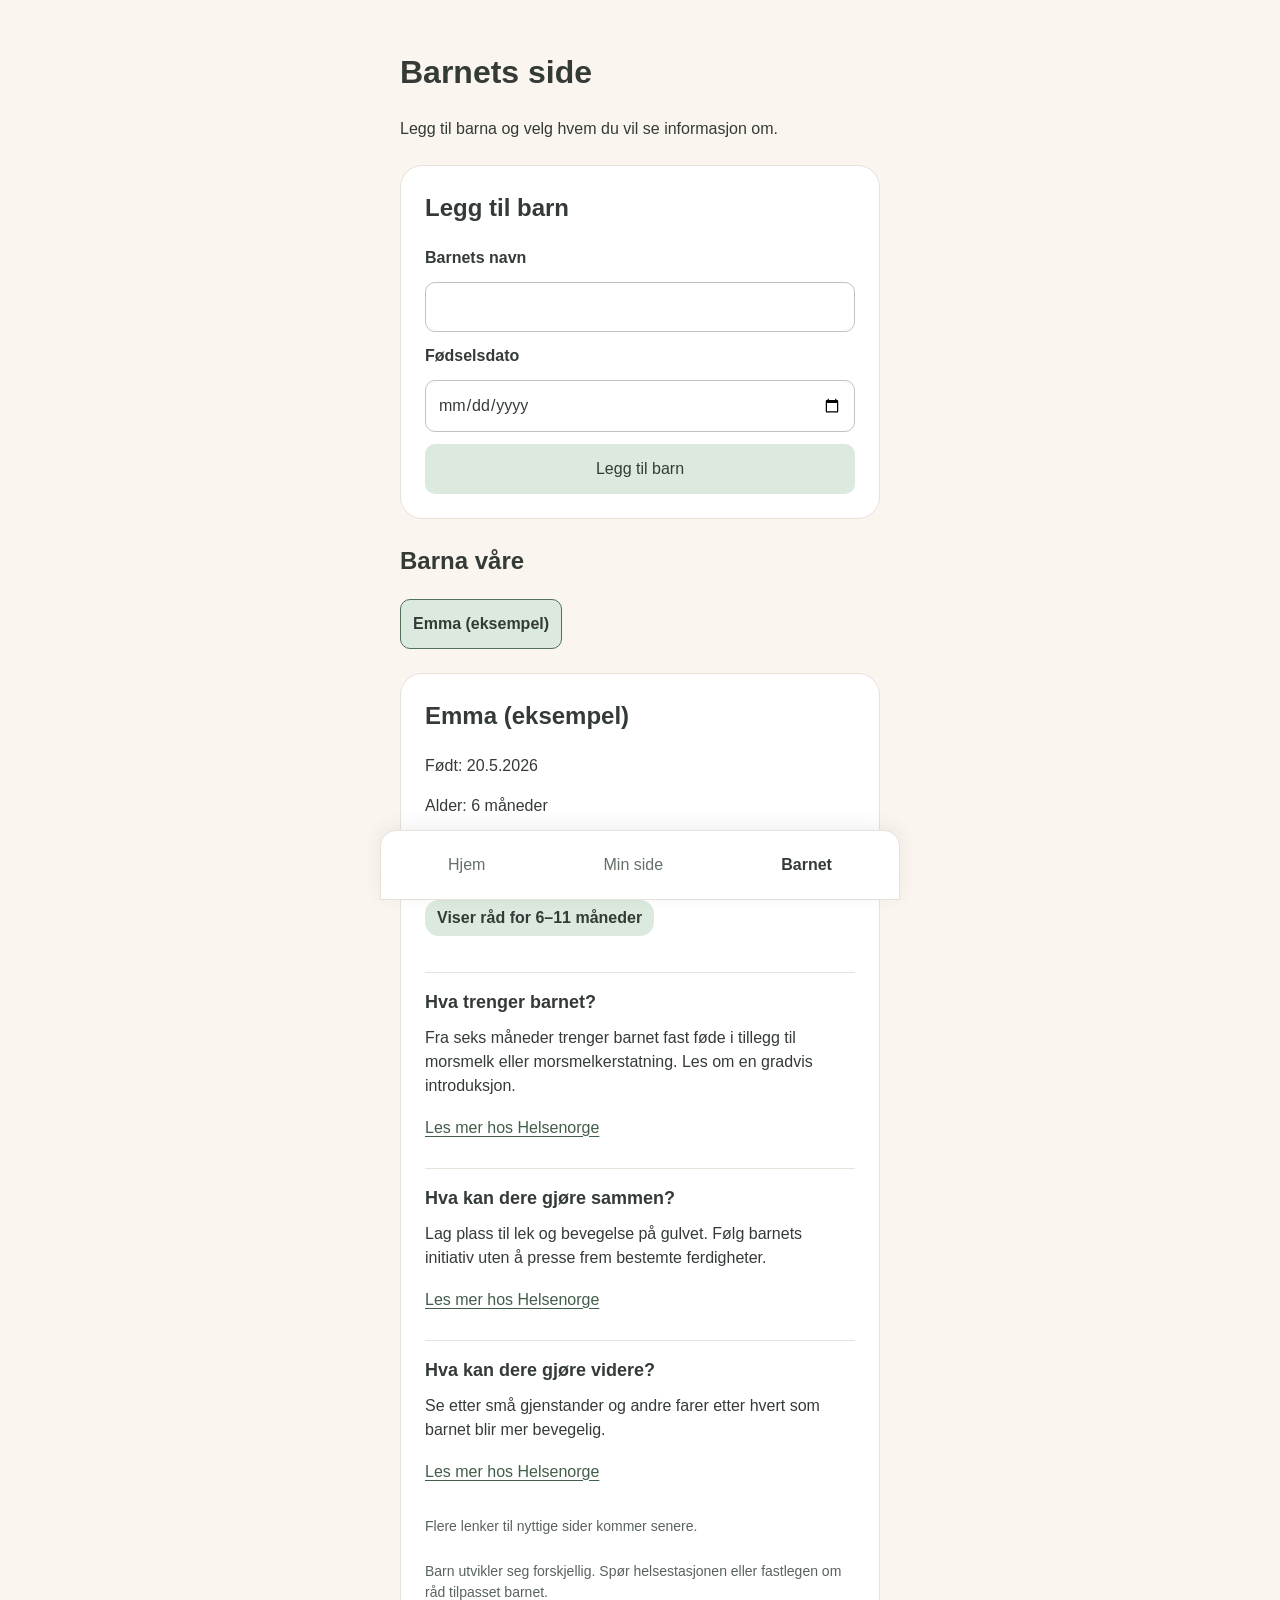
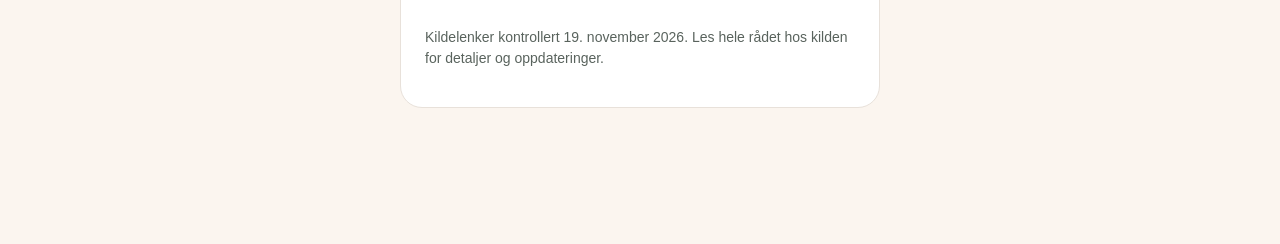
==== pages/barnets-side.html @ e3739ef8 "Prototype med en far og mor side, med loging, navigering og eksempler på data" ====
<!-- Barnets side: felles informasjon om barnet i Little Baby. -->
<!DOCTYPE html>
<html lang="nb">
<head>
    <meta charset="UTF-8">

    <!-- Tilpasser siden til mobil. -->
    <meta name="viewport" content="width=device-width, initial-scale=1.0">

    <title>Barnets side | Little Baby</title>

    <link rel="stylesheet" href="../css/barnets-side.css">
    <!-- Aldersinnhold lastes før koden som viser barneprofilen. -->
    <script src="../js/barn-informasjon.js" defer></script>
    <script src="../js/barnets-side.js" defer></script>
    <link rel="stylesheet" href="../css/navigasjon.css">
</head>

<body>
    <main class="barneside">


        <h1>Barnets side</h1>
        <p>Legg til barna og velg hvem du vil se informasjon om.</p>

        <!-- Skjema for å registrere et barn. -->
        <section class="kort">
            <h2>Legg til barn</h2>

            <form id="barn-skjema">
                <label for="barn-navn">Barnets navn</label>
                <input
                    id="barn-navn"
                    type="text"
                    maxlength="60"
                    required
                >

                <label for="barn-fodt">Fødselsdato</label>
                <input id="barn-fodt" type="date" required>

                <button type="submit">Legg til barn</button>
            </form>
        </section>

        <!-- Valg mellom barna vises her. -->
        <section aria-labelledby="barna-tittel">
            <h2 id="barna-tittel">Barna våre</h2>
            <div id="barn-valg" class="barn-valg"></div>
        </section>

        <!-- Opplysninger om barnet som er valgt. -->
        <section id="barn-profil" class="kort" hidden>
            <h2 id="profil-navn"></h2>
            <p id="profil-fodt"></p>
            <p id="profil-alder"></p>

            <h3>Tre tips for denne alderen</h3>
            <p id="aldersgruppe" class="aldersmerke"></p>
            <!-- Oppdateres automatisk når foreldrene velger et annet barn. -->
            <div id="alder-informasjon"></div>
            <!-- Utvid kildelisten i js/barn-informasjon.js når nye kilder er vurdert. -->
            <p class="kildemerknad">Flere lenker til nyttige sider kommer senere.</p>
            <p class="kildemerknad">Barn utvikler seg forskjellig.
                Spør helsestasjonen eller fastlegen om råd tilpasset barnet.</p>
            <p class="kildemerknad">Kildelenker kontrollert 19. november 2026.
                Les hele rådet hos kilden for detaljer og oppdateringer.</p>
        </section>

        <!-- Bekreftelser og feilmeldinger. -->
        <p id="melding" role="status"></p>

        <noscript>
            Aktiver JavaScript for å legge til og velge barn.
        </noscript>
    </main>
    <nav class="bunnmeny" aria-label="Hovedmeny">
        <a href="index.html">Hjem</a>
        <a href="min-side.html">Min side</a>
        <a href="barnets-side.html" aria-current="page">Barnet</a>
    </nav>
</body>
</html>
---- css/barnets-side.css ----
/* ===== GRUNNLEGGENDE UTSEENDE ===== */

* {
    box-sizing: border-box;
}

[hidden] {
    display: none !important;
}

body {
    margin: 0;
    background: #fbf5ef;
    color: #343b37;
    font-family: Arial, Helvetica, sans-serif;
    line-height: 1.5;
}

/* Mobilvennlig bredde. */
.barneside {
    max-width: 520px;
    margin: 0 auto;
    padding: 24px 20px calc(112px + env(safe-area-inset-bottom, 0px));
}

a {
    color: #425d49;
}

h1 {
    margin-top: 24px;
}

h2 {
    margin-top: 0;
}

/* ===== KORT OG SKJEMA ===== */

.kort {
    margin: 24px 0;
    padding: 24px;
    border: 1px solid #e8e1da;
    border-radius: 22px;
    background: white;
}

form {
    display: grid;
    gap: 12px;
}

label {
    font-weight: bold;
}

input,
button {
    min-width: 0;
    min-height: 46px;
    padding: 12px;
    border-radius: 10px;
    font: inherit;
}

input {
    width: 100%;
    border: 1px solid #bbc5bd;
    background: white;
    color: #343b37;
}

button {
    border: 1px solid transparent;
    background: #dce9de;
    color: #343b37;
    cursor: pointer;
}

button:hover {
    background: #cbdcce;
}

/* ===== VALG MELLOM BARNA ===== */

.barn-valg {
    display: flex;
    flex-wrap: wrap;
    gap: 10px;
}

.barn-valg button {
    overflow-wrap: anywhere;
}

/* Fremhever barnet som er valgt. */
.barn-valg button[aria-pressed="true"] {
    border-color: #526f5a;
    font-weight: bold;
}

/* Synlig markering ved bruk av tastatur. */
a:focus-visible,
input:focus-visible,
button:focus-visible {
    outline: 3px solid #526f5a;
    outline-offset: 3px;
}
/* ===== ALDERSTILPASSET FORELDREINFORMASJON ===== */
.aldersmerke {
    display: inline-block;
    padding: 6px 12px;
    border-radius: 14px;
    background: #dce9de;
    font-weight: bold;
}
.infoblokk {
    margin-top: 20px;
    padding-top: 16px;
    border-top: 1px solid #e8e1da;
}
.infoblokk h4 {
    margin: 0 0 10px;
    font-size: 18px;
}
.infoblokk p { margin: 10px 0; }
.infoblokk a {
    display: inline-block;
    padding: 8px 0;
    overflow-wrap: anywhere;
    text-underline-offset: 3px;
}
.kildemerknad {
    margin-top: 24px;
    color: #59635d;
    font-size: 14px;
}
---- css/navigasjon.css ----
/* Felles meny festet nederst i skjermen på alle portalsidene. */
.bunnmeny {
    box-sizing: border-box;
    position: fixed;
    bottom: 0;
    left: 50%;
    transform: translateX(-50%);
    width: 100%;
    max-width: 520px;
    z-index: 100;
    display: flex;
    justify-content: space-around;
    gap: 8px;
    padding: 12px 12px calc(12px + env(safe-area-inset-bottom, 0px));
    border: 1px solid #e8e1da;
    border-radius: 16px 16px 0 0;
    background: white;
    box-shadow: 0 -4px 18px rgb(52 59 55 / 8%);
}

.bunnmeny a {
    padding: 10px 6px;
    color: #647068;
    text-decoration: none;
}

.bunnmeny a:focus-visible {
    outline: 3px solid #526f5a;
    outline-offset: 3px;
}

.bunnmeny a[aria-current="page"] {
    color: #343b37;
    font-weight: bold;
}
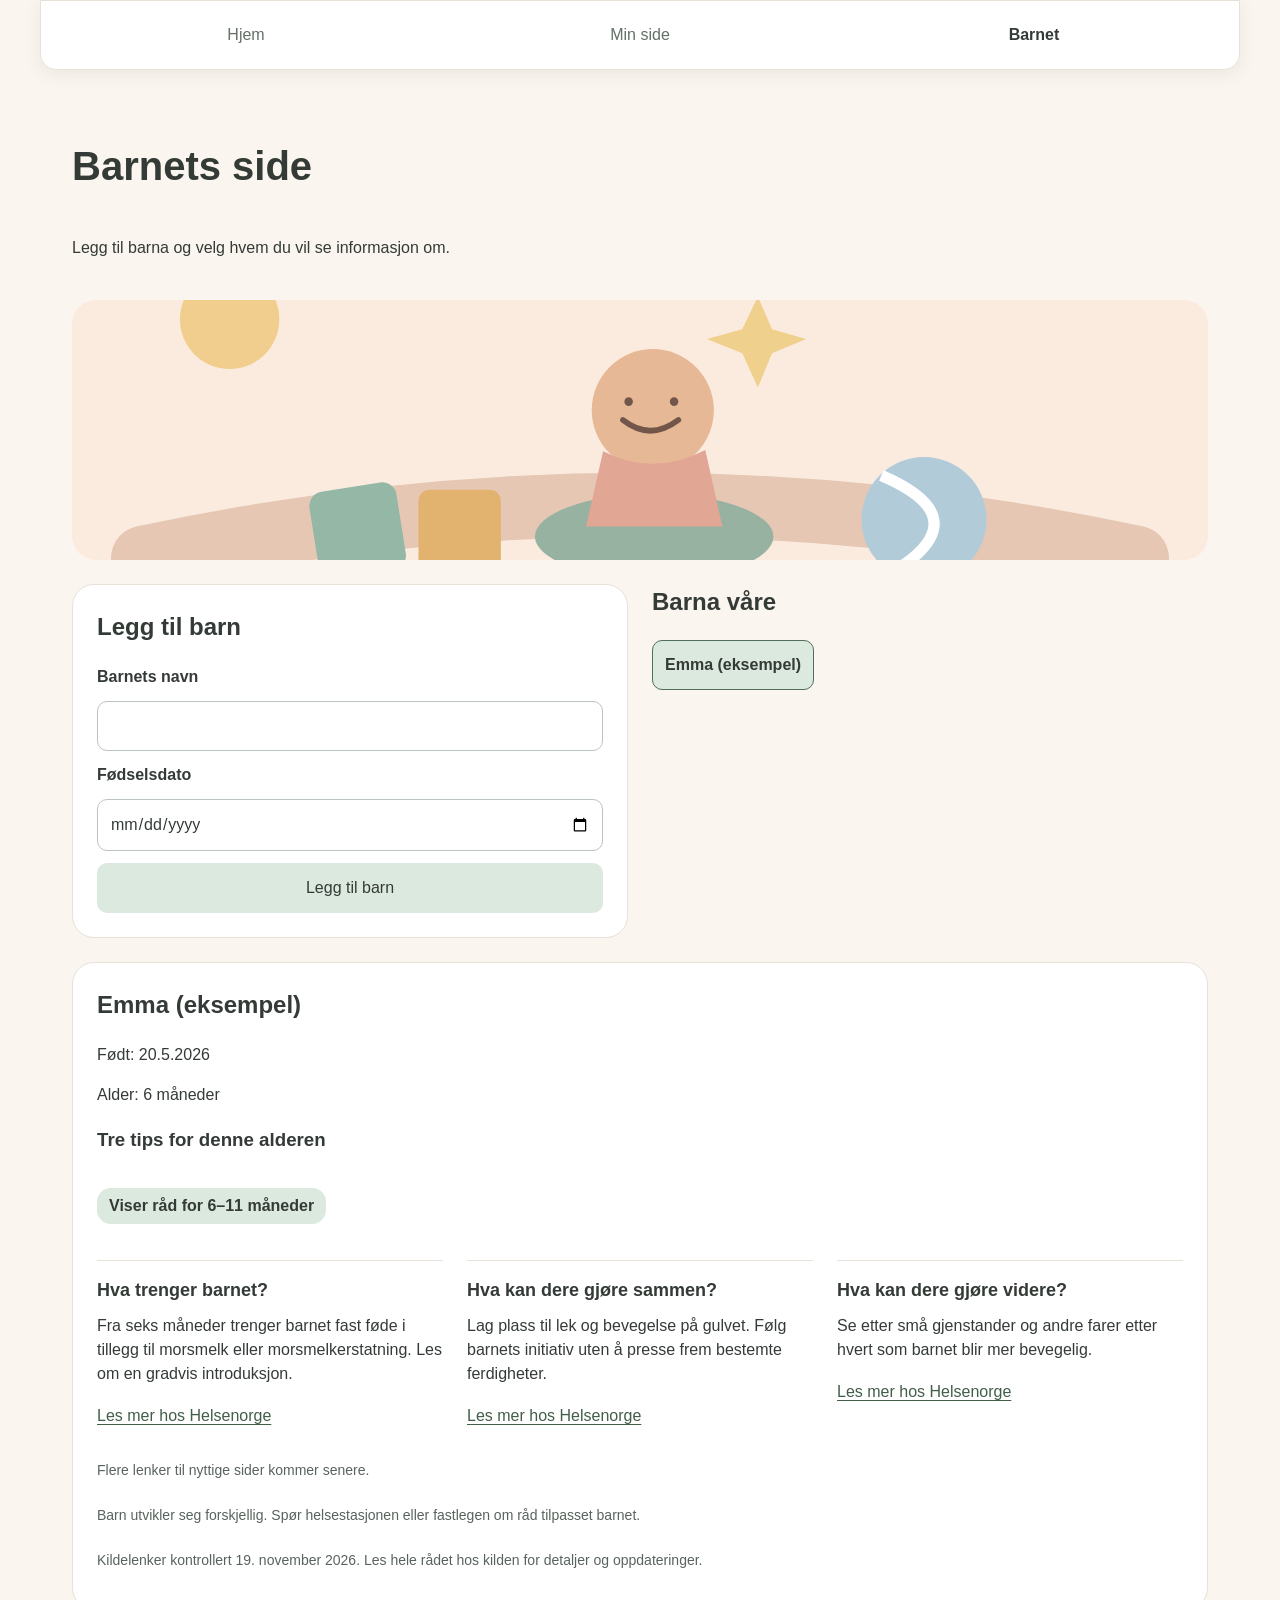
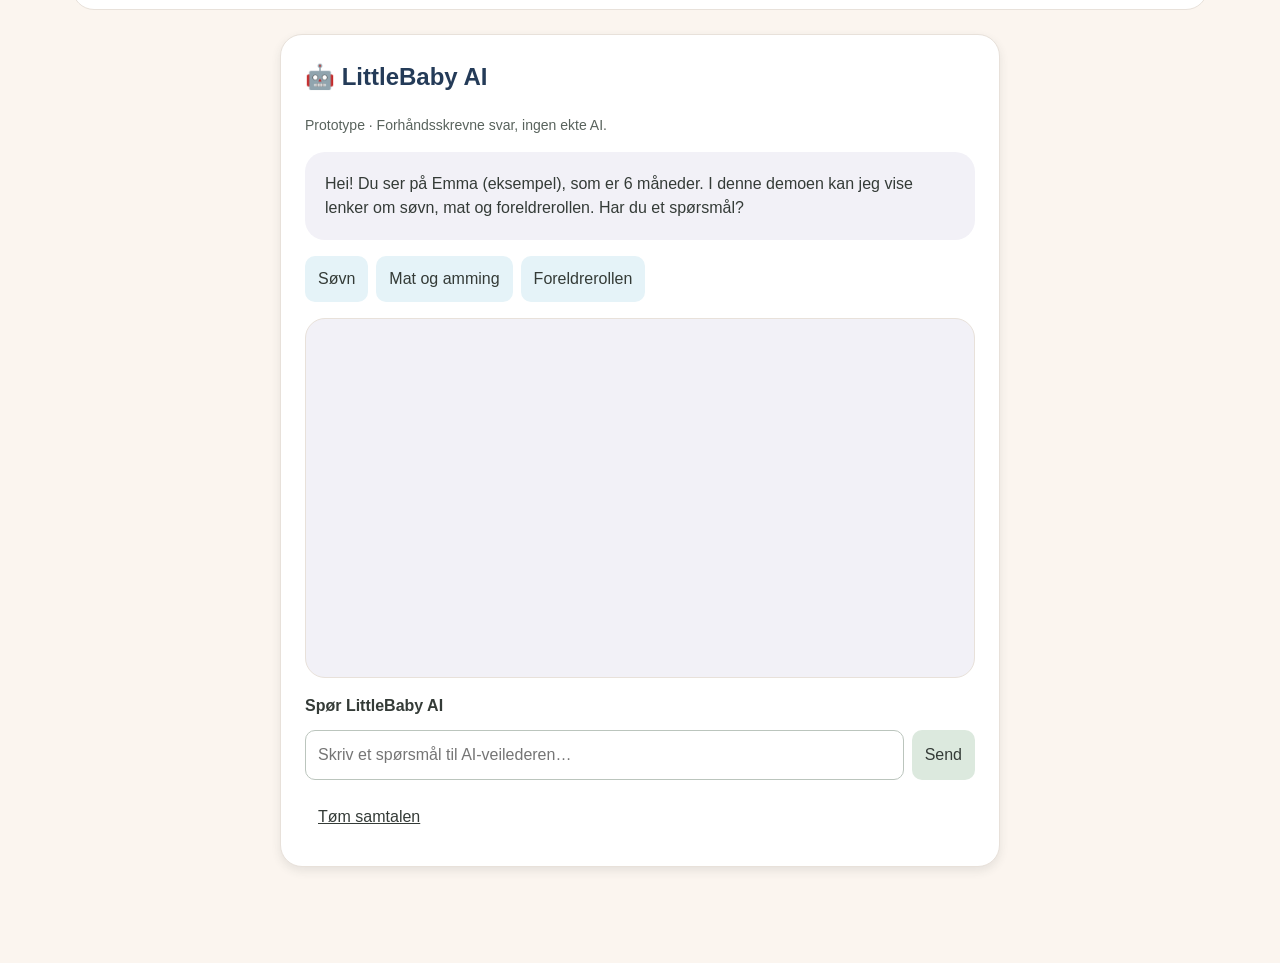
==== commit e93cee0a: "Legge til bilde og chatbot" ====
--- a/pages/barnets-side.html
+++ b/pages/barnets-side.html
@@ -12,6 +12,7 @@
     <link rel="stylesheet" href="../css/barnets-side.css">
     <!-- Aldersinnhold lastes før koden som viser barneprofilen. -->
     <script src="../js/barn-informasjon.js" defer></script>
+    <script src="../js/chatbot.js" defer></script>
     <script src="../js/barnets-side.js" defer></script>
     <link rel="stylesheet" href="../css/navigasjon.css">
 </head>
@@ -22,6 +23,7 @@
 
         <h1>Barnets side</h1>
         <p>Legg til barna og velg hvem du vil se informasjon om.</p>
+        <img class="barneillustrasjon" src="../assets/images/lek.svg" alt="Illustrasjon av et barn som leker med klosser og en ball" width="800" height="300">
 
         <!-- Skjema for å registrere et barn. -->
         <section class="kort">
@@ -67,6 +69,27 @@
                 Les hele rådet hos kilden for detaljer og oppdateringer.</p>
         </section>
 
+        <!-- Lokal chatdemo inspirert av Figma. Ingen spørsmål sendes til en AI. -->
+        <section class="kort ai-kort" aria-labelledby="ai-tittel">
+            <h2 id="ai-tittel"><span aria-hidden="true">🤖</span> LittleBaby AI</h2>
+            <p class="ai-demo">Prototype · Forhåndsskrevne svar, ingen ekte AI.</p>
+            <p id="ai-intro" class="ai-intro">Hei! Jeg kan vise deg videre til informasjon om søvn, mat og foreldrerollen. Har du et spørsmål?</p>
+            <div class="ai-forslag" aria-label="Forslag til spørsmål">
+                <button type="button" data-chattema="søvn">Søvn</button>
+                <button type="button" data-chattema="mat">Mat og amming</button>
+                <button type="button" data-chattema="foreldrerollen">Foreldrerollen</button>
+            </div>
+            <div id="ai-samtale" class="ai-samtale" role="log" aria-live="polite" aria-label="Chatsamtale"></div>
+            <form id="ai-skjema" class="ai-skjema">
+                <label for="ai-sporsmal">Spør LittleBaby AI</label>
+                <div class="ai-skrivefelt">
+                    <input id="ai-sporsmal" type="text" maxlength="300" required placeholder="Skriv et spørsmål til AI-veilederen…">
+                    <button type="submit">Send</button>
+                </div>
+            </form>
+            <button id="ai-nullstill" type="button" class="ai-nullstill">Tøm samtalen</button>
+        </section>
+
         <!-- Bekreftelser og feilmeldinger. -->
         <p id="melding" role="status"></p>
 
--- a/css/barnets-side.css
+++ b/css/barnets-side.css
@@ -135,3 +135,61 @@
     color: #59635d;
     font-size: 14px;
 }
+
+/* PC og nettbrett: registrering og barnevalg side om side. */
+@media (min-width: 768px) {
+    .barneside {
+        max-width: 1200px;
+        padding-left: 32px;
+        padding-right: 32px;
+        display: grid;
+        grid-template-columns: repeat(2, minmax(0, 1fr));
+        align-items: start;
+        gap: 24px;
+    }
+    .barneside > h1,
+    .barneside > p,
+    .barneside > noscript,
+    #barn-profil { grid-column: 1 / -1; }
+    .barneside > h1 { margin-bottom: 0; font-size: 40px; }
+    .barneside > .kort { margin: 0; }
+    .barneside > section { min-width: 0; }
+    #alder-informasjon {
+        display: grid;
+        grid-template-columns: repeat(3, minmax(0, 1fr));
+        gap: 24px;
+    }
+}
+
+/* ===== LITTLEBABY AI – VISUELL CHATPROTOTYPE ===== */
+.ai-kort { box-shadow: 0 4px 10px rgb(52 59 55 / 10%); }
+.ai-kort h2 { color: #243b58; }
+.ai-demo { color: #59635d; font-size: 14px; }
+.ai-intro, .ai-samtale { background: #f2f1f7; border-radius: 20px; }
+.ai-intro { padding: 20px; }
+.ai-forslag { display: flex; flex-wrap: wrap; gap: 8px; margin-bottom: 16px; }
+.ai-forslag button { padding: 8px 12px; background: #e5f3f8; }
+.ai-samtale {
+    height: 300px;
+    overflow-y: auto;
+    overscroll-behavior: contain;
+    border: 1px solid #e8e1da;
+    padding: 16px;
+}
+.ai-melding { margin-bottom: 14px; padding: 14px; border-radius: 16px; background: white; overflow-wrap: anywhere; }
+.ai-melding p { margin: 6px 0; }
+.ai-melding strong { font-size: 14px; }
+.ai-bruker { margin-left: 24px; background: #dce9de; }
+.ai-skjema { margin-top: 16px; }
+.ai-skrivefelt { display: flex; align-items: center; gap: 8px; }
+.ai-skrivefelt input { flex: 1; min-width: 0; }
+.ai-nullstill { margin-top: 12px; background: transparent; text-decoration: underline; }
+@media (min-width: 768px) {
+    .ai-kort { grid-column: 1 / -1; max-width: 720px; width: 100%; justify-self: center; }
+    .ai-samtale { height: 360px; }
+}
+
+.barneillustrasjon { display: block; width: 100%; height: auto; border-radius: 24px; margin: 16px 0 24px; }
+@media (min-width: 768px) {
+    .barneside > .barneillustrasjon { grid-column: 1 / -1; max-height: 260px; object-fit: cover; margin: 0; }
+}
--- a/css/navigasjon.css
+++ b/css/navigasjon.css
@@ -34,3 +34,24 @@
     font-weight: bold;
 }
 
+
+/* PC og nettbrett: fest hovedmenyen øverst. Mobil beholder bunnmenyen. */
+@media (min-width: 768px) {
+    .bunnmeny {
+        top: 0;
+        bottom: auto;
+        max-width: 1200px;
+        padding: calc(12px + env(safe-area-inset-top, 0px)) 12px 12px;
+        border-radius: 0 0 16px 16px;
+        box-shadow: 0 4px 18px rgb(52 59 55 / 8%);
+    }
+    .bunnmeny a { min-width: 120px; text-align: center; }
+
+    /* Plass til den faste toppmenyen på alle sider som bruker menyfilen. */
+    body { padding-top: calc(88px + env(safe-area-inset-top, 0px)); }
+    .portal,
+    .barneside { padding-bottom: 40px; }
+    .temaoppsett { padding-bottom: 40px; }
+    .temameny { top: calc(108px + env(safe-area-inset-top, 0px)); }
+    html { scroll-padding-top: calc(100px + env(safe-area-inset-top, 0px)); }
+}
